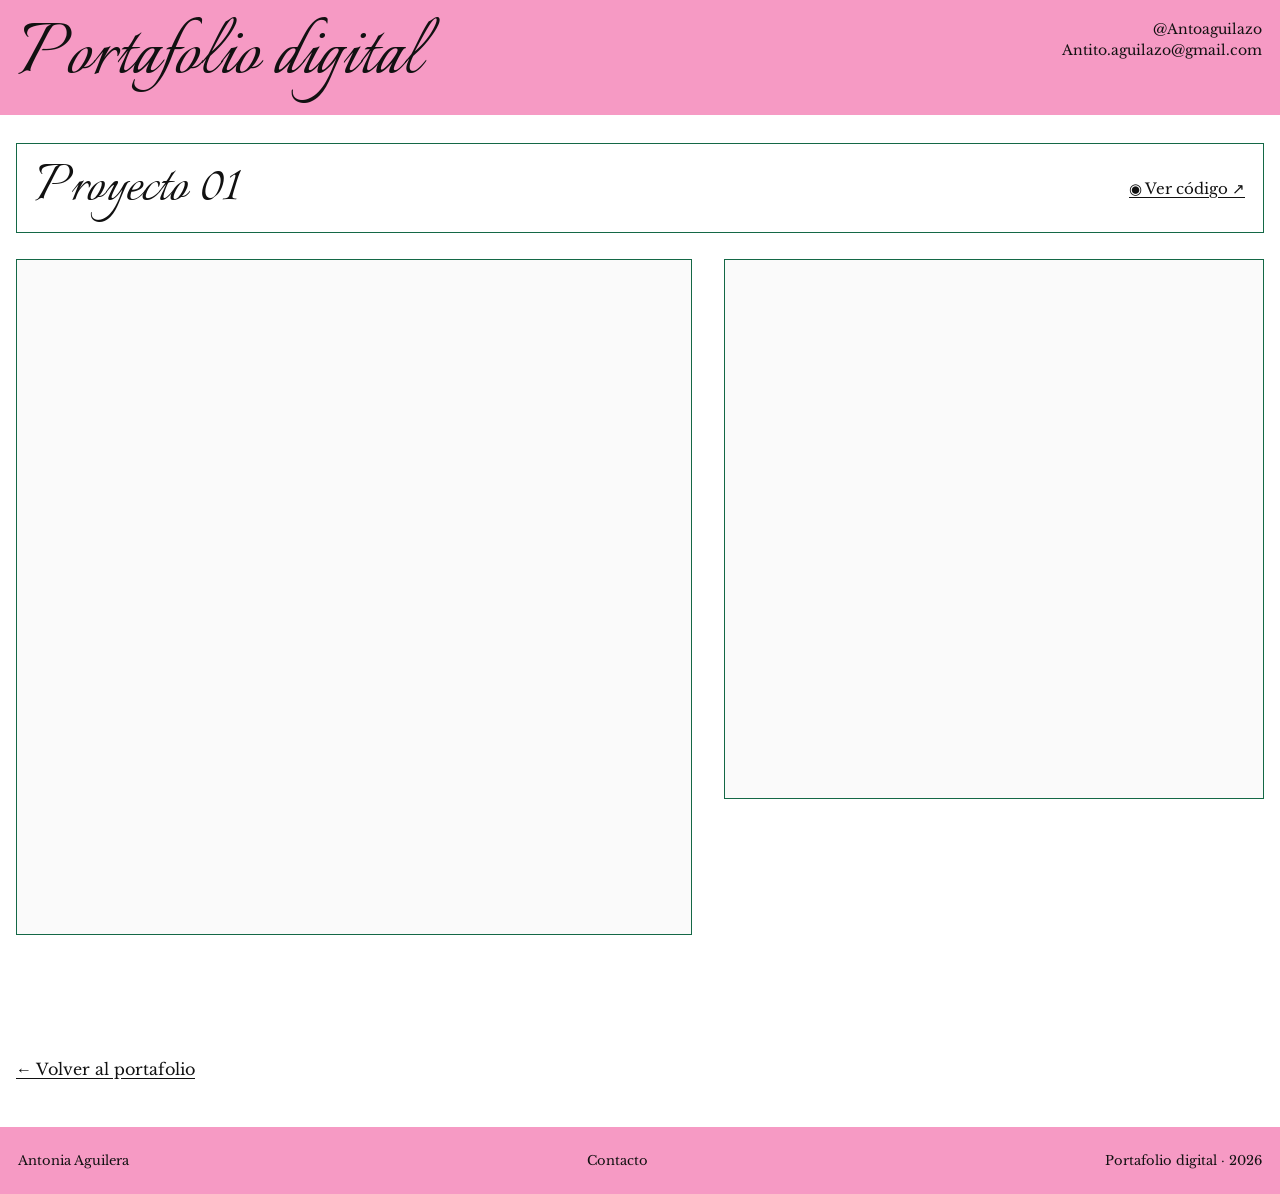
==== proyectos/proyecto-01/index.html @ 93a4ab63 "ghj" ====
<!DOCTYPE html>
<html lang="es">
<head>
  <meta charset="UTF-8">
  <meta name="viewport" content="width=device-width, initial-scale=1.0">
  <title>Proyecto 01 | Antonia</title>
  <link rel="stylesheet" href="../../style.css">
</head>
<body>
  <header class="header">
    <h1>Portafolio digital</h1>
    <div class="contacto">
      <a href="https://www.instagram.com/Antoaguilazo/" target="_blank" rel="noopener noreferrer">@Antoaguilazo</a>
      <a href="mailto:Antito.aguilazo@gmail.com">Antito.aguilazo@gmail.com</a>
    </div>
  </header>
  <main class="pagina-proyecto">
    <div class="proyecto-encabezado">
      <h2>Proyecto 01</h2>
      <a class="proyecto-codigo" href="https://editor.p5js.org/antoaguilazo/sketches/fxfpxLlvn" target="_blank" rel="noopener noreferrer" aria-label="Ver código del proyecto 01 en p5.js">◉ Ver código ↗</a>
    </div>
    <div class="proyecto-columnas">
      <section class="proyecto-panel" aria-label="Proyecto interactivo">
        <div class="proyecto-marco">
          <iframe src="https://editor.p5js.org/antoaguilazo/full/fxfpxLlvn" title="Proyecto 01 interactivo en p5.js" loading="lazy" allow="autoplay; fullscreen" allowfullscreen></iframe>
        </div>
        <div class="proyecto-descripcion"><p><!-- Agrega aquí la descripción del proyecto interactivo 01. --></p></div>
      </section>
      <section class="proyecto-panel" aria-label="Imagen de referencia">
        <div class="proyecto-marco" role="img" aria-label="Espacio reservado para imagen de referencia del proyecto 01">
          <!-- Cuando tengas la imagen, reemplaza este comentario por:
          <img class="proyecto-referencia" src="../../imagenes/referencia-01.jpg" alt="Referencia del proyecto 01">
          -->
        </div>
        <div class="proyecto-descripcion"><p><!-- Agrega aquí el texto de la imagen de referencia. --></p></div>
      </section>
    </div>
    <a class="proyecto-volver" href="../../index.html">← Volver al portafolio</a>
  </main>
  <footer class="footer">
    <span>Antonia Aguilera</span>
    <a href="mailto:Antito.aguilazo@gmail.com">Contacto</a>
    <span>Portafolio digital · 2026</span>
  </footer>
</body>
</html>
---- style.css ----
@import url('https://fonts.googleapis.com/css2?family=Italianno&family=Libre+Baskerville:wght@400;700&display=swap');

/* General */
* { box-sizing: border-box; }
html { scroll-behavior: smooth; }
body { margin: 0; background: #fff; color: #111; font-family: 'Libre Baskerville', Georgia, serif; }
a { color: inherit; text-decoration: none; }
img { display: block; width: 100%; }

/* Encabezado */
.header { background: #f69ac4; min-height: 115px; padding: 12px 18px; display: flex; justify-content: space-between; align-items: flex-start; gap: 20px; }
.header h1 { font-family: 'Italianno', cursive; font-size: clamp(55px, 7vw, 95px); font-weight: 400; line-height: 1; margin: 0; }
.contacto { display: flex; flex-direction: column; align-items: flex-end; text-align: right; gap: 3px; padding-top: 8px; }
.contacto a { font-size: 14px; overflow-wrap: anywhere; }
.contacto a:hover, .footer a:hover { text-decoration: underline; }

/* Primera franja */
.presentacion { display: grid; grid-template-columns: minmax(0, 1fr) minmax(0, 1.45fr); align-items: start; gap: 34px; padding: 24px 16px 0; }
.presentacion-texto p { margin: 0; font-size: 15px; line-height: 1.45; max-width: 370px; }
.presentacion-imagenes { display: flex; width: 100%; max-width: 530px; aspect-ratio: 2 / 1; justify-self: start; overflow: hidden; }
.imagen-grande { flex: 1 1 50%; min-width: 0; overflow: hidden; }
.imagen-grande img, .imagen-mediana img, .imagenes-pequenas img { height: 100%; object-fit: cover; }
.imagenes-derecha { display: flex; flex: 1 1 50%; min-width: 0; flex-direction: column; }
.imagen-mediana { display: block; flex: 1 1 50%; min-height: 0; overflow: hidden; }
.imagenes-pequenas { display: flex; flex: 1 1 50%; min-height: 0; }
.imagenes-pequenas a { flex: 1 1 0; min-width: 0; overflow: hidden; }

/* Título bajo la primera franja */
.titulo-proyectos { margin: 25px 0 15px; padding-left: 16px; }
.titulo-proyectos h2 { margin: 0; font-family: 'Italianno', cursive; font-size: 55px; font-weight: 400; line-height: 1; }

/* Galería deslizable de seis proyectos */
.galeria-seccion { padding: 0 0 30px 16px; }
.galeria { display: flex; gap: 24px; overflow-x: auto; scroll-behavior: smooth; padding: 0 16px 15px 0; scrollbar-width: thin; }
.tarjeta { display: block; flex: 0 0 183px; min-width: 0; }
.tarjeta img { aspect-ratio: 1 / 1; object-fit: cover; transition: transform .3s ease; }
.tarjeta:hover img { transform: scale(1.03); }
.tarjeta span { display: block; margin-top: 10px; font-size: 13px; }

/* Frase y collage inferior */
.frase-seccion { display: flex; align-items: center; justify-content: space-between; gap: 30px; padding: 70px 30px; }
.frase-imagen { flex: 1; min-width: 0; }
.frase-imagen img { height: 240px; object-fit: cover; }
.frase-contenido { flex: 2; min-width: 0; text-align: center; }
.frase-contenido p { margin: 0; font-family: 'Italianno', cursive; font-size: 42px; line-height: 1.2; }

/* Pie de página */
.footer { display: flex; justify-content: space-between; align-items: center; gap: 20px; padding: 25px 18px; background: #f69ac4; font-size: 13px; }

/* Tablet */
@media (max-width: 900px) {
  .presentacion { gap: 25px; }
  .tarjeta { flex-basis: 170px; }
  .frase-contenido p { font-size: 34px; }
}

/* Celular */
@media (max-width: 600px) {
  .header { flex-direction: column; gap: 10px; padding: 15px; }
  .header h1 { font-size: clamp(50px, 14vw, 65px); }
  .contacto { align-items: flex-start; text-align: left; padding-top: 0; }
  .presentacion { grid-template-columns: 1fr; gap: 25px; padding: 25px 16px 0; }
  .presentacion-imagenes { max-width: none; }
  .titulo-proyectos { margin: 35px 0 20px; }
  .titulo-proyectos h2 { font-size: 50px; }
  .galeria { gap: 15px; }
  .tarjeta { flex-basis: 160px; }
  .frase-seccion { flex-direction: column; padding: 45px 20px; }
  .frase-imagen { width: 100%; }
  .frase-contenido { padding: 20px 0; }
  .footer { flex-direction: column; text-align: center; }
}

/* Páginas individuales de proyectos — agregado sin modificar estilos originales */
.pagina-proyecto { padding: 28px 16px 48px; min-height: 70vh; }
.proyecto-encabezado { display:flex; align-items:center; justify-content:space-between; gap:20px; border:1px solid #146846; padding:12px 18px; margin-bottom:26px; }
.proyecto-encabezado h2 { margin:0; font-family:'Italianno',cursive; font-size:clamp(42px,5vw,68px); font-weight:400; line-height:1; }
.proyecto-codigo { display:inline-flex; align-items:center; gap:10px; font-size:15px; text-decoration:underline; text-underline-offset:3px; }
.proyecto-columnas { display:grid; grid-template-columns:1.25fr 1fr; gap:32px; align-items:start; }
.proyecto-panel { min-width:0; }
.proyecto-marco { width:100%; aspect-ratio:1/1; border:1px solid #146846; background:#fafafa; overflow:hidden; }
.proyecto-marco iframe { display:block; width:100%; height:100%; border:0; }
.proyecto-referencia { width:100%; height:100%; object-fit:contain; }
.proyecto-descripcion { padding:14px 2px 0; font-size:15px; line-height:1.6; min-height:100px; }
.proyecto-descripcion p { margin:0; }
.proyecto-volver { display:inline-block; margin-top:24px; text-decoration:underline; text-underline-offset:3px; }
@media (max-width:700px) {
  .proyecto-encabezado { flex-wrap:wrap; }
  .proyecto-columnas { grid-template-columns:1fr; gap:30px; }
  .proyecto-marco { aspect-ratio:1/1; }
}
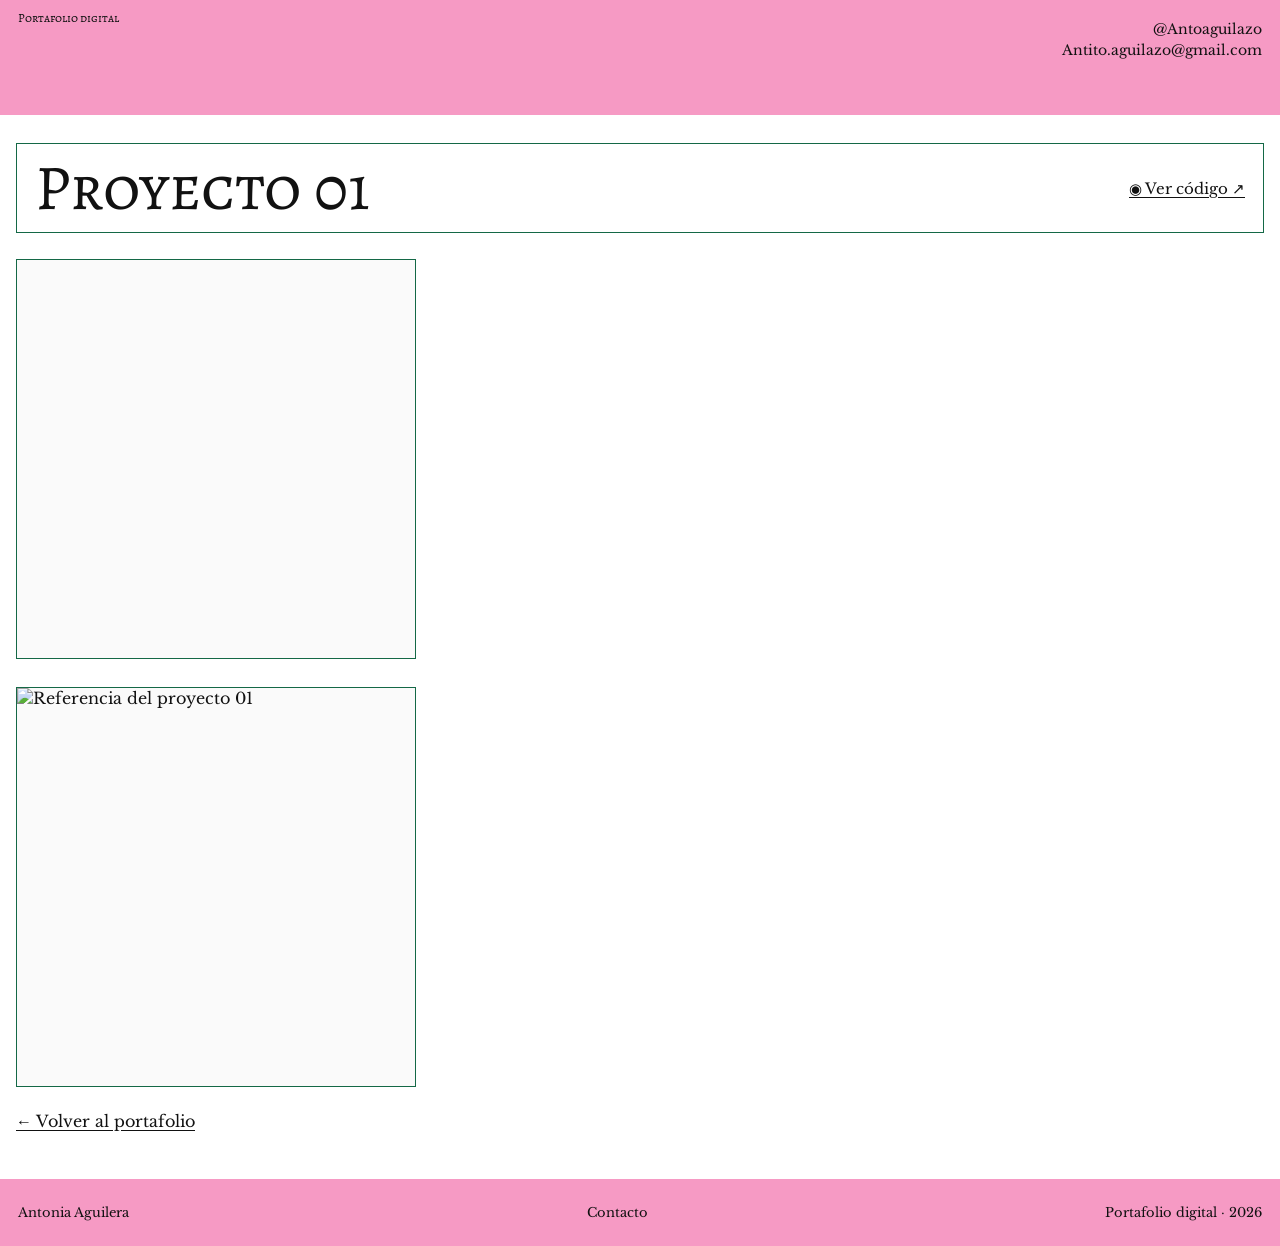
==== commit 0297b46c: "?" ====
--- a/proyectos/proyecto-01/index.html
+++ b/proyectos/proyecto-01/index.html
@@ -28,9 +28,7 @@
       </section>
       <section class="proyecto-panel" aria-label="Imagen de referencia">
         <div class="proyecto-marco" role="img" aria-label="Espacio reservado para imagen de referencia del proyecto 01">
-          <!-- Cuando tengas la imagen, reemplaza este comentario por:
           <img class="proyecto-referencia" src="../../imagenes/referencia-01.jpg" alt="Referencia del proyecto 01">
-          -->
         </div>
         <div class="proyecto-descripcion"><p><!-- Agrega aquí el texto de la imagen de referencia. --></p></div>
       </section>
--- a/style.css
+++ b/style.css
@@ -1,4 +1,4 @@
-@import url('https://fonts.googleapis.com/css2?family=Italianno&family=Libre+Baskerville:wght@400;700&display=swap');
+@import url('https://fonts.googleapis.com/css2?family=Alegreya+SC:wght@400;500;700&family=Libre+Baskerville:wght@400;700&display=swap');
 
 /* General */
 * { box-sizing: border-box; }
@@ -9,7 +9,7 @@
 
 /* Encabezado */
 .header { background: #f69ac4; min-height: 115px; padding: 12px 18px; display: flex; justify-content: space-between; align-items: flex-start; gap: 20px; }
-.header h1 { font-family: 'Italianno', cursive; font-size: clamp(55px, 7vw, 95px); font-weight: 400; line-height: 1; margin: 0; }
+.header h1 { font-family: 'Alegreya SC', serif; font-size: 12px; font-weight: 400; line-height: 1; margin: 0; }
 .contacto { display: flex; flex-direction: column; align-items: flex-end; text-align: right; gap: 3px; padding-top: 8px; }
 .contacto a { font-size: 14px; overflow-wrap: anywhere; }
 .contacto a:hover, .footer a:hover { text-decoration: underline; }
@@ -27,7 +27,7 @@
 
 /* Título bajo la primera franja */
 .titulo-proyectos { margin: 25px 0 15px; padding-left: 16px; }
-.titulo-proyectos h2 { margin: 0; font-family: 'Italianno', cursive; font-size: 55px; font-weight: 400; line-height: 1; }
+.titulo-proyectos h2 { margin: 0; font-family: 'Alegreya SC', serif; font-size: 55px; font-weight: 400; line-height: 1; }
 
 /* Galería deslizable de seis proyectos */
 .galeria-seccion { padding: 0 0 30px 16px; }
@@ -42,7 +42,7 @@
 .frase-imagen { flex: 1; min-width: 0; }
 .frase-imagen img { height: 240px; object-fit: cover; }
 .frase-contenido { flex: 2; min-width: 0; text-align: center; }
-.frase-contenido p { margin: 0; font-family: 'Italianno', cursive; font-size: 42px; line-height: 1.2; }
+.frase-contenido p { margin: 0; font-family: 'Alegreya SC', serif; font-size: 42px; line-height: 1.2; }
 
 /* Pie de página */
 .footer { display: flex; justify-content: space-between; align-items: center; gap: 20px; padding: 25px 18px; background: #f69ac4; font-size: 13px; }
@@ -57,7 +57,7 @@
 /* Celular */
 @media (max-width: 600px) {
   .header { flex-direction: column; gap: 10px; padding: 15px; }
-  .header h1 { font-size: clamp(50px, 14vw, 65px); }
+  .header h1 { font-size: 12px; }
   .contacto { align-items: flex-start; text-align: left; padding-top: 0; }
   .presentacion { grid-template-columns: 1fr; gap: 25px; padding: 25px 16px 0; }
   .presentacion-imagenes { max-width: none; }
@@ -74,7 +74,7 @@
 /* Páginas individuales de proyectos — agregado sin modificar estilos originales */
 .pagina-proyecto { padding: 28px 16px 48px; min-height: 70vh; }
 .proyecto-encabezado { display:flex; align-items:center; justify-content:space-between; gap:20px; border:1px solid #146846; padding:12px 18px; margin-bottom:26px; }
-.proyecto-encabezado h2 { margin:0; font-family:'Italianno',cursive; font-size:clamp(42px,5vw,68px); font-weight:400; line-height:1; }
+.proyecto-encabezado h2 { margin:0; font-family:'Alegreya SC',serif; font-size:clamp(42px,5vw,68px); font-weight:400; line-height:1; }
 .proyecto-codigo { display:inline-flex; align-items:center; gap:10px; font-size:15px; text-decoration:underline; text-underline-offset:3px; }
 .proyecto-columnas { display:grid; grid-template-columns:1.25fr 1fr; gap:32px; align-items:start; }
 .proyecto-panel { min-width:0; }
@@ -89,3 +89,14 @@
   .proyecto-columnas { grid-template-columns:1fr; gap:30px; }
   .proyecto-marco { aspect-ratio:1/1; }
 }
+
+/* Nueva disposición de páginas de proyectos: p5 y texto, referencia y texto */
+.proyecto-columnas { display: flex; flex-direction: column; gap: 28px; align-items: stretch; }
+.proyecto-panel { display: grid; grid-template-columns: minmax(0, 400px) minmax(0, 1fr); gap: 28px; align-items: start; }
+.proyecto-marco { width: 100%; max-width: 400px; aspect-ratio: 1 / 1; }
+.proyecto-marco iframe { width: 100%; height: 100%; }
+.proyecto-descripcion { padding: 4px 0; min-height: 120px; }
+@media (max-width: 700px) {
+  .proyecto-panel { grid-template-columns: 1fr; gap: 14px; }
+  .proyecto-marco { width: min(100%, 400px); }
+}
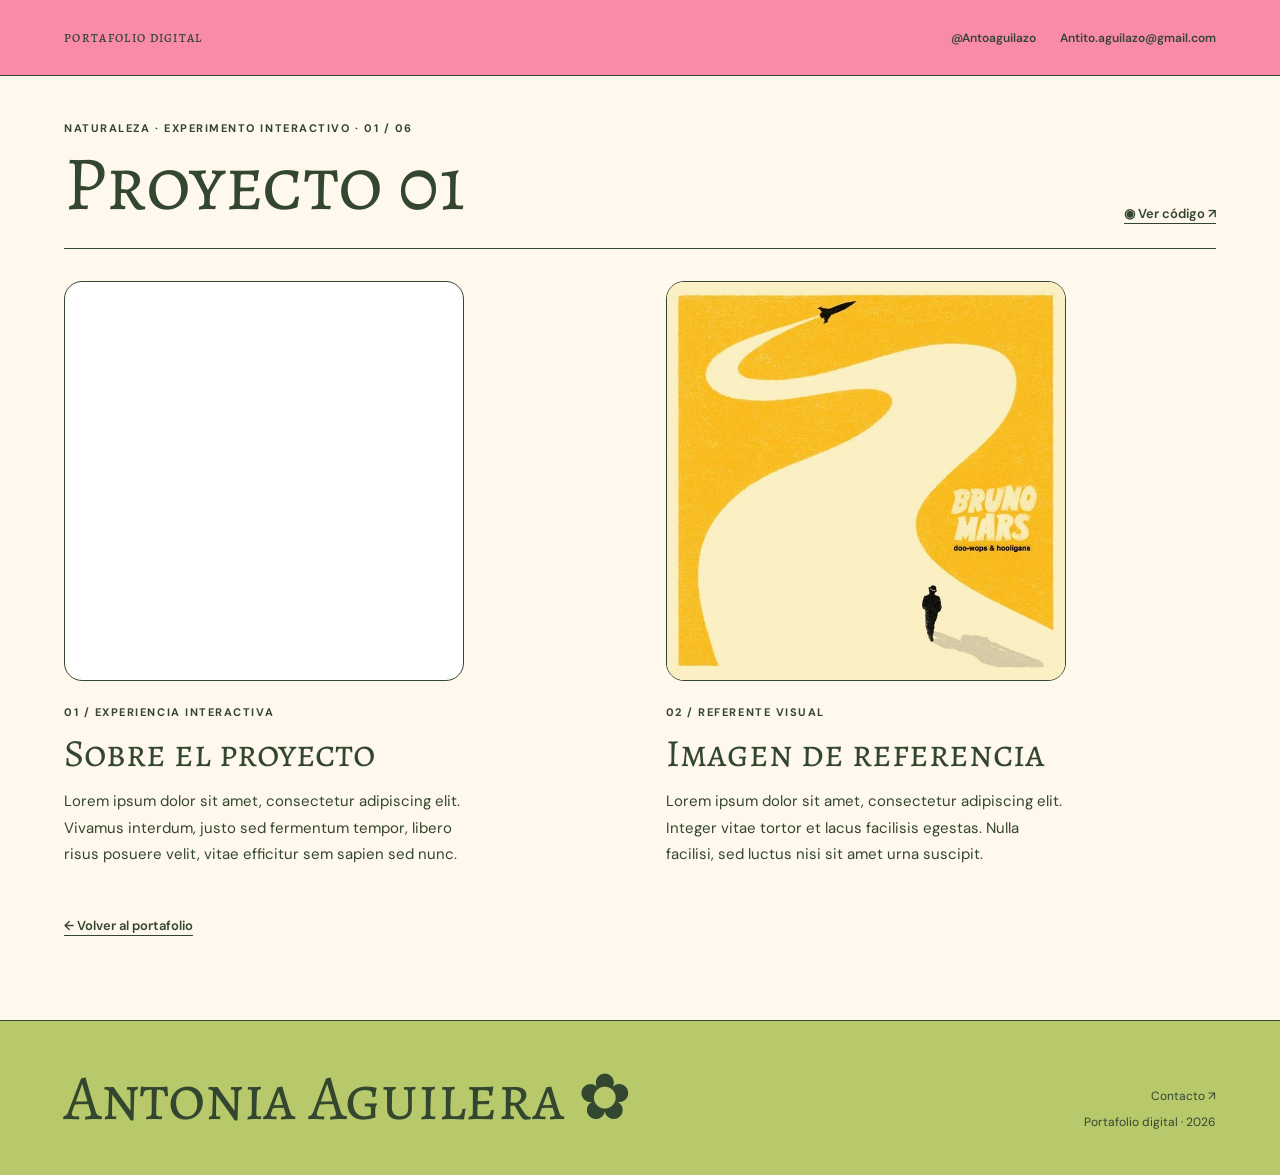
==== commit b0a18619: "hj" ====
--- a/proyectos/proyecto-01/index.html
+++ b/proyectos/proyecto-01/index.html
@@ -16,29 +16,36 @@
   </header>
   <main class="pagina-proyecto">
     <div class="proyecto-encabezado">
-      <h2>Proyecto 01</h2>
+      <div><span class="eyebrow">Naturaleza · Experimento interactivo · 01 / 06</span><h2>Proyecto 01</h2></div>
       <a class="proyecto-codigo" href="https://editor.p5js.org/antoaguilazo/sketches/fxfpxLlvn" target="_blank" rel="noopener noreferrer" aria-label="Ver código del proyecto 01 en p5.js">◉ Ver código ↗</a>
     </div>
     <div class="proyecto-columnas">
       <section class="proyecto-panel" aria-label="Proyecto interactivo">
-        <div class="proyecto-marco">
-          <iframe src="https://editor.p5js.org/antoaguilazo/full/fxfpxLlvn" title="Proyecto 01 interactivo en p5.js" loading="lazy" allow="autoplay; fullscreen" allowfullscreen></iframe>
+        <div class="proyecto-marco proyecto-marco--sketch">
+          <iframe src="https://editor.p5js.org/antoaguilazo/embed/fxfpxLlvn" title="Proyecto 01 interactivo en p5.js" loading="lazy" allow="autoplay; fullscreen" allowfullscreen></iframe>
         </div>
-        <div class="proyecto-descripcion"><p><!-- Agrega aquí la descripción del proyecto interactivo 01. --></p></div>
+        <div class="proyecto-descripcion">
+          <span class="eyebrow">01 / Experiencia interactiva</span>
+          <h3>Sobre el proyecto</h3>
+          <p>Lorem ipsum dolor sit amet, consectetur adipiscing elit. Vivamus interdum, justo sed fermentum tempor, libero risus posuere velit, vitae efficitur sem sapien sed nunc.</p>
+        </div>
       </section>
       <section class="proyecto-panel" aria-label="Imagen de referencia">
-        <div class="proyecto-marco" role="img" aria-label="Espacio reservado para imagen de referencia del proyecto 01">
+        <div class="proyecto-marco proyecto-marco--referencia">
           <img class="proyecto-referencia" src="../../imagenes/referencia-01.jpg" alt="Referencia del proyecto 01">
         </div>
-        <div class="proyecto-descripcion"><p><!-- Agrega aquí el texto de la imagen de referencia. --></p></div>
+        <div class="proyecto-descripcion">
+          <span class="eyebrow">02 / Referente visual</span>
+          <h3>Imagen de referencia</h3>
+          <p>Lorem ipsum dolor sit amet, consectetur adipiscing elit. Integer vitae tortor et lacus facilisis egestas. Nulla facilisi, sed luctus nisi sit amet urna suscipit.</p>
+        </div>
       </section>
     </div>
     <a class="proyecto-volver" href="../../index.html">← Volver al portafolio</a>
   </main>
   <footer class="footer">
-    <span>Antonia Aguilera</span>
-    <a href="mailto:Antito.aguilazo@gmail.com">Contacto</a>
-    <span>Portafolio digital · 2026</span>
+    <span class="footer-nombre">Antonia Aguilera ✿</span>
+    <div class="footer-enlaces"><a href="mailto:Antito.aguilazo@gmail.com">Contacto ↗</a><span>Portafolio digital · 2026</span></div>
   </footer>
 </body>
 </html>
--- a/style.css
+++ b/style.css
@@ -1,102 +1,304 @@
-@import url('https://fonts.googleapis.com/css2?family=Alegreya+SC:wght@400;500;700&family=Libre+Baskerville:wght@400;700&display=swap');
-
-/* General */
+@import url('https://fonts.googleapis.com/css2?family=Alegreya+SC:wght@400;500;700&family=DM+Sans:wght@400;500;600;700&display=swap');
+
+:root {
+  --sky: #7FB9E6;
+  --lavender: #D6BEEA;
+  --butter: #F4D77A;
+  --matcha: #B7C96A;
+  --pink: #F98BA9;
+  --tangerine: #FF8F45;
+  --cream: #FFF8EC;
+  --ink: #33462F;
+  --line: #71845E;
+}
 * { box-sizing: border-box; }
 html { scroll-behavior: smooth; }
-body { margin: 0; background: #fff; color: #111; font-family: 'Libre Baskerville', Georgia, serif; }
+body { margin: 0; background: var(--cream); color: var(--ink); font-family: 'DM Sans', sans-serif; }
 a { color: inherit; text-decoration: none; }
 img { display: block; width: 100%; }
-
-/* Encabezado */
-.header { background: #f69ac4; min-height: 115px; padding: 12px 18px; display: flex; justify-content: space-between; align-items: flex-start; gap: 20px; }
-.header h1 { font-family: 'Alegreya SC', serif; font-size: 12px; font-weight: 400; line-height: 1; margin: 0; }
-.contacto { display: flex; flex-direction: column; align-items: flex-end; text-align: right; gap: 3px; padding-top: 8px; }
-.contacto a { font-size: 14px; overflow-wrap: anywhere; }
-.contacto a:hover, .footer a:hover { text-decoration: underline; }
-
-/* Primera franja */
-.presentacion { display: grid; grid-template-columns: minmax(0, 1fr) minmax(0, 1.45fr); align-items: start; gap: 34px; padding: 24px 16px 0; }
-.presentacion-texto p { margin: 0; font-size: 15px; line-height: 1.45; max-width: 370px; }
-.presentacion-imagenes { display: flex; width: 100%; max-width: 530px; aspect-ratio: 2 / 1; justify-self: start; overflow: hidden; }
+a:focus-visible { outline: 3px solid var(--tangerine); outline-offset: 4px; }
+::selection { background: var(--butter); color: var(--ink); }
+
+.header {
+  min-height: 76px; padding: 20px clamp(20px, 5vw, 72px);
+  display: flex; justify-content: space-between; align-items: center; gap: 20px;
+  background: var(--pink); border-bottom: 1px solid var(--ink);
+}
+.header h1 { font-family: 'Alegreya SC', serif; font-size: 12px; font-weight: 500; letter-spacing: .11em; margin: 0; text-transform: uppercase; }
+.contacto { display: flex; gap: 24px; align-items: center; flex-wrap: wrap; }
+.contacto a { font-size: 12px; font-weight: 600; overflow-wrap: anywhere; }
+.contacto a:hover, .footer a:hover { text-decoration: underline; text-underline-offset: 4px; }
+
+main { max-width: 1500px; margin-inline: auto; }
+.eyebrow { font-size: 11px; font-weight: 700; letter-spacing: .14em; text-transform: uppercase; }
+.presentacion {
+  padding: clamp(40px, 6vw, 95px) clamp(20px, 5vw, 72px) 35px;
+  display: grid; grid-template-columns: minmax(250px, .8fr) minmax(0, 1.2fr);
+  gap: clamp(28px, 5vw, 78px); align-items: center;
+}
+.presentacion-texto { max-width: 480px; }
+.presentacion-texto h2 {
+  font-family: 'Alegreya SC', serif; font-size: clamp(52px, 7.5vw, 110px);
+  line-height: .92; font-weight: 400; margin: 16px 0 26px;
+}
+.presentacion-texto h2 em { font-style: normal; color: #B95172; }
+.presentacion-texto p { max-width: 420px; margin: 0; font-size: 15px; line-height: 1.8; }
+.presentacion-imagenes {
+  display: flex; width: 100%; aspect-ratio: 1.4 / 1; min-height: 270px;
+  border: 1px solid var(--ink); border-radius: 22px; overflow: hidden;
+  box-shadow: 12px 12px 0 var(--lavender); background: var(--butter);
+}
 .imagen-grande { flex: 1 1 50%; min-width: 0; overflow: hidden; }
-.imagen-grande img, .imagen-mediana img, .imagenes-pequenas img { height: 100%; object-fit: cover; }
 .imagenes-derecha { display: flex; flex: 1 1 50%; min-width: 0; flex-direction: column; }
-.imagen-mediana { display: block; flex: 1 1 50%; min-height: 0; overflow: hidden; }
+.imagen-mediana { flex: 1 1 50%; min-height: 0; overflow: hidden; }
 .imagenes-pequenas { display: flex; flex: 1 1 50%; min-height: 0; }
 .imagenes-pequenas a { flex: 1 1 0; min-width: 0; overflow: hidden; }
-
-/* Título bajo la primera franja */
-.titulo-proyectos { margin: 25px 0 15px; padding-left: 16px; }
-.titulo-proyectos h2 { margin: 0; font-family: 'Alegreya SC', serif; font-size: 55px; font-weight: 400; line-height: 1; }
-
-/* Galería deslizable de seis proyectos */
-.galeria-seccion { padding: 0 0 30px 16px; }
-.galeria { display: flex; gap: 24px; overflow-x: auto; scroll-behavior: smooth; padding: 0 16px 15px 0; scrollbar-width: thin; }
-.tarjeta { display: block; flex: 0 0 183px; min-width: 0; }
-.tarjeta img { aspect-ratio: 1 / 1; object-fit: cover; transition: transform .3s ease; }
-.tarjeta:hover img { transform: scale(1.03); }
-.tarjeta span { display: block; margin-top: 10px; font-size: 13px; }
-
-/* Frase y collage inferior */
-.frase-seccion { display: flex; align-items: center; justify-content: space-between; gap: 30px; padding: 70px 30px; }
-.frase-imagen { flex: 1; min-width: 0; }
-.frase-imagen img { height: 240px; object-fit: cover; }
-.frase-contenido { flex: 2; min-width: 0; text-align: center; }
-.frase-contenido p { margin: 0; font-family: 'Alegreya SC', serif; font-size: 42px; line-height: 1.2; }
-
-/* Pie de página */
-.footer { display: flex; justify-content: space-between; align-items: center; gap: 20px; padding: 25px 18px; background: #f69ac4; font-size: 13px; }
-
-/* Tablet */
-@media (max-width: 900px) {
-  .presentacion { gap: 25px; }
-  .tarjeta { flex-basis: 170px; }
-  .frase-contenido p { font-size: 34px; }
-}
-
-/* Celular */
-@media (max-width: 600px) {
-  .header { flex-direction: column; gap: 10px; padding: 15px; }
-  .header h1 { font-size: 12px; }
-  .contacto { align-items: flex-start; text-align: left; padding-top: 0; }
-  .presentacion { grid-template-columns: 1fr; gap: 25px; padding: 25px 16px 0; }
-  .presentacion-imagenes { max-width: none; }
-  .titulo-proyectos { margin: 35px 0 20px; }
-  .titulo-proyectos h2 { font-size: 50px; }
-  .galeria { gap: 15px; }
-  .tarjeta { flex-basis: 160px; }
-  .frase-seccion { flex-direction: column; padding: 45px 20px; }
-  .frase-imagen { width: 100%; }
-  .frase-contenido { padding: 20px 0; }
-  .footer { flex-direction: column; text-align: center; }
-}
-
-/* Páginas individuales de proyectos — agregado sin modificar estilos originales */
-.pagina-proyecto { padding: 28px 16px 48px; min-height: 70vh; }
-.proyecto-encabezado { display:flex; align-items:center; justify-content:space-between; gap:20px; border:1px solid #146846; padding:12px 18px; margin-bottom:26px; }
-.proyecto-encabezado h2 { margin:0; font-family:'Alegreya SC',serif; font-size:clamp(42px,5vw,68px); font-weight:400; line-height:1; }
-.proyecto-codigo { display:inline-flex; align-items:center; gap:10px; font-size:15px; text-decoration:underline; text-underline-offset:3px; }
-.proyecto-columnas { display:grid; grid-template-columns:1.25fr 1fr; gap:32px; align-items:start; }
-.proyecto-panel { min-width:0; }
-.proyecto-marco { width:100%; aspect-ratio:1/1; border:1px solid #146846; background:#fafafa; overflow:hidden; }
-.proyecto-marco iframe { display:block; width:100%; height:100%; border:0; }
-.proyecto-referencia { width:100%; height:100%; object-fit:contain; }
-.proyecto-descripcion { padding:14px 2px 0; font-size:15px; line-height:1.6; min-height:100px; }
-.proyecto-descripcion p { margin:0; }
-.proyecto-volver { display:inline-block; margin-top:24px; text-decoration:underline; text-underline-offset:3px; }
-@media (max-width:700px) {
-  .proyecto-encabezado { flex-wrap:wrap; }
-  .proyecto-columnas { grid-template-columns:1fr; gap:30px; }
-  .proyecto-marco { aspect-ratio:1/1; }
-}
-
-/* Nueva disposición de páginas de proyectos: p5 y texto, referencia y texto */
-.proyecto-columnas { display: flex; flex-direction: column; gap: 28px; align-items: stretch; }
-.proyecto-panel { display: grid; grid-template-columns: minmax(0, 400px) minmax(0, 1fr); gap: 28px; align-items: start; }
-.proyecto-marco { width: 100%; max-width: 400px; aspect-ratio: 1 / 1; }
-.proyecto-marco iframe { width: 100%; height: 100%; }
-.proyecto-descripcion { padding: 4px 0; min-height: 120px; }
-@media (max-width: 700px) {
-  .proyecto-panel { grid-template-columns: 1fr; gap: 14px; }
-  .proyecto-marco { width: min(100%, 400px); }
-}
+.imagen-grande img, .imagen-mediana img, .imagenes-pequenas img { height: 100%; object-fit: cover; transition: transform .4s ease; }
+.presentacion-imagenes a:hover img { transform: scale(1.07); }
+.decoracion-flor { color: #B95172; font-size: 35px; margin-top: 22px; display: inline-block; }
+
+.titulo-proyectos {
+  padding: 55px clamp(20px, 5vw, 72px) 24px;
+  display: flex; justify-content: space-between; align-items: end; gap: 20px;
+}
+.titulo-proyectos h2 { font: 400 clamp(48px, 6vw, 86px)/1 'Alegreya SC', serif; margin: 8px 0 0; }
+.titulo-proyectos .indicacion { font-size: 12px; margin: 0 0 8px; }
+
+.galeria-seccion { padding: 0 0 90px clamp(20px, 5vw, 72px); }
+.galeria { display: flex; gap: 22px; overflow-x: auto; scroll-snap-type: x mandatory; padding: 8px clamp(20px, 5vw, 72px) 25px 0; scrollbar-color: var(--matcha) transparent; }
+.tarjeta { display: block; flex: 0 0 clamp(220px, 25vw, 330px); min-width: 0; scroll-snap-align: start; }
+.tarjeta-imagen { position: relative; overflow: hidden; border: 1px solid var(--ink); border-radius: 17px; background: var(--lavender); }
+.tarjeta:nth-child(3n+2) .tarjeta-imagen { background: var(--sky); }
+.tarjeta:nth-child(3n+3) .tarjeta-imagen { background: var(--butter); }
+.tarjeta img { aspect-ratio: 1 / 1; object-fit: cover; transition: transform .35s ease; }
+.tarjeta:hover img { transform: scale(1.055); }
+.tarjeta-numero { position: absolute; left: 13px; top: 13px; background: var(--cream); border-radius: 30px; padding: 7px 11px; font-size: 11px; font-weight: 700; }
+.tarjeta-detalle { display: flex; justify-content: space-between; align-items: center; gap: 12px; padding: 15px 2px; }
+.tarjeta-detalle strong { font-family: 'Alegreya SC', serif; font-size: 25px; font-weight: 400; }
+.tarjeta-detalle small { font-size: 12px; }
+.tarjeta-flecha { display: grid; place-items: center; width: 32px; height: 32px; background: var(--matcha); border-radius: 50%; border: 1px solid var(--ink); transition: transform .25s ease; }
+.tarjeta:hover .tarjeta-flecha { transform: translate(3px,-3px); }
+
+.frase-seccion {
+  background: var(--lavender); border-block: 1px solid var(--ink);
+  display: grid; grid-template-columns: 1fr 1.6fr 1fr; align-items: center;
+  gap: clamp(18px, 4vw, 50px); padding: 70px clamp(20px, 5vw, 72px);
+}
+.frase-imagen { min-width: 0; }
+.frase-imagen img { height: clamp(150px, 20vw, 260px); object-fit: cover; border-radius: 130px 130px 20px 20px; border: 1px solid var(--ink); }
+.frase-imagen:last-child img { border-radius: 20px 20px 130px 130px; }
+.frase-contenido { min-width: 0; text-align: center; }
+.frase-contenido p { margin: 0; font: 400 clamp(29px, 3.5vw, 52px)/1.12 'Alegreya SC', serif; }
+.frase-contenido .eyebrow { display: block; margin-bottom: 20px; }
+
+.footer {
+  padding: 45px clamp(20px, 5vw, 72px); background: var(--matcha);
+  display: flex; align-items: end; justify-content: space-between; gap: 20px;
+  font-size: 12px; border-top: 1px solid var(--ink);
+}
+.footer-nombre { font: 400 clamp(35px, 5vw, 66px)/1 'Alegreya SC', serif; }
+.footer-enlaces { display: flex; flex-direction: column; align-items: end; gap: 10px; }
+
+/* Páginas de proyectos: sketch de 400px a la izquierda, texto a la derecha */
+.pagina-proyecto { padding: 40px clamp(20px, 5vw, 72px) 85px; min-height: 75vh; }
+.proyecto-encabezado { display: flex; justify-content: space-between; align-items: end; gap: 20px; padding: 0 0 26px; margin-bottom: 32px; border-bottom: 1px solid var(--ink); }
+.proyecto-encabezado h2 { margin: 8px 0 0; font: 400 clamp(52px, 6vw, 84px)/1 'Alegreya SC', serif; }
+.proyecto-codigo, .proyecto-volver { font-size: 13px; font-weight: 600; text-decoration: underline; text-underline-offset: 5px; }
+.proyecto-columnas { display: flex; flex-direction: column; gap: 55px; }
+.proyecto-panel { display: grid; grid-template-columns: 400px minmax(0, 1fr); align-items: center; gap: clamp(24px, 5vw, 80px); }
+.proyecto-marco { width: 400px; height: 400px; max-width: 100%; overflow: hidden; border: 1px solid var(--ink); border-radius: 18px; background: white; }
+.proyecto-marco iframe { display: block; width: 100%; height: 100%; border: 0; }
+.proyecto-referencia { width: 100%; height: 100%; object-fit: cover; }
+.proyecto-panel:nth-child(2) .proyecto-marco { background: var(--butter); }
+.proyecto-descripcion { max-width: 520px; font-size: 15px; line-height: 1.8; }
+.proyecto-descripcion h3 { font: 400 clamp(30px, 3.5vw, 47px)/1.1 'Alegreya SC', serif; margin: 10px 0 18px; }
+.proyecto-descripcion p { margin: 0 0 18px; }
+.proyecto-volver { display: inline-block; margin-top: 50px; }
+
+@media (max-width: 850px) {
+  .presentacion { grid-template-columns: 1fr; }
+  .presentacion-imagenes { max-width: 680px; }
+  .proyecto-panel { grid-template-columns: minmax(0, 400px) minmax(0, 1fr); gap: 22px; }
+}
+@media (max-width: 650px) {
+  .header { align-items: flex-start; flex-direction: column; gap: 12px; }
+  .contacto { gap: 12px; }
+  .presentacion { padding-top: 40px; }
+  .presentacion-imagenes { min-height: 0; aspect-ratio: 1.35 / 1; }
+  .titulo-proyectos { padding-top: 45px; align-items: start; flex-direction: column; }
+  .galeria-seccion { padding-bottom: 55px; }
+  .tarjeta { flex-basis: min(75vw, 310px); }
+  .frase-seccion { grid-template-columns: 1fr 1fr; gap: 20px; padding-block: 40px; }
+  .frase-contenido { grid-column: 1 / -1; grid-row: 1; }
+  .frase-imagen img { height: 180px; }
+  .footer { flex-direction: column; align-items: start; }
+  .footer-enlaces { align-items: start; }
+  .proyecto-encabezado { align-items: start; flex-direction: column; }
+  .proyecto-panel { grid-template-columns: minmax(0, 1fr); }
+  .proyecto-marco { width: min(400px, 100%); height: auto; aspect-ratio: 1; }
+  .proyecto-columnas { gap: 42px; }
+}
+@media (prefers-reduced-motion: reduce) {
+  *, *::before, *::after { scroll-behavior: auto !important; transition-duration: .01ms !important; }
+}
+
+/* Capa transparente: no bloquea enlaces ni el scroll */
+#mariposa-flotante {
+  position: fixed;
+  inset: 0;
+  z-index: 100;
+  pointer-events: none;
+  overflow: hidden;
+}
+#mariposa-flotante canvas {
+  display: block;
+  pointer-events: none;
+}
+
+/* ACTUALIZACIÓN: proyecto e imagen de referencia en paralelo.
+   El contenedor del sketch mantiene el tamaño de canvas por defecto (400x400).
+   Para sketches de otras medidas, ajustar --canvas-ancho y --canvas-alto
+   en .proyecto-marco--sketch. */
+.pagina-proyecto { max-width: 1280px; margin-inline: auto; }
+.proyecto-encabezado { align-items: baseline; }
+.proyecto-encabezado > div { min-width: 0; }
+.proyecto-encabezado h2 { overflow-wrap: anywhere; }
+.proyecto-columnas {
+  display: grid;
+  grid-template-columns: minmax(0, 1fr) minmax(0, 1fr);
+  align-items: start;
+  gap: clamp(24px, 4vw, 60px);
+}
+.proyecto-panel {
+  display: flex;
+  flex-direction: column;
+  align-items: flex-start;
+  gap: 20px;
+  min-width: 0;
+}
+.proyecto-marco {
+  width: 100%;
+  height: auto;
+  max-width: 100%;
+  border-radius: 18px;
+}
+.proyecto-marco--sketch {
+  --canvas-ancho: 400;
+  --canvas-alto: 400;
+  width: min(100%, calc(var(--canvas-ancho) * 1px));
+  aspect-ratio: var(--canvas-ancho) / var(--canvas-alto);
+  flex-shrink: 0;
+}
+.proyecto-marco--sketch iframe { width: 100%; height: 100%; display: block; }
+.proyecto-marco--referencia {
+  width: min(100%, 400px);
+  aspect-ratio: 1 / 1;
+  background: var(--butter);
+}
+.proyecto-referencia { width: 100%; height: 100%; object-fit: contain; }
+.proyecto-descripcion { width: 100%; max-width: 480px; }
+.proyecto-descripcion h3 { font-size: clamp(28px, 3vw, 40px); }
+.proyecto-descripcion p { max-width: 60ch; }
+@media (max-width: 750px) {
+  .proyecto-columnas { grid-template-columns: 1fr; gap: 45px; }
+  .proyecto-marco--sketch { max-width: 100%; }
+  .proyecto-marco--referencia { max-width: 100%; }
+}
+
+/* ==========================================================
+   AJUSTES FINALES: portada única, referencias simétricas y
+   jerarquía editorial consistente en las seis páginas.
+   ========================================================== */
+
+/* Imagen única de presentación: sin celdas de collage. */
+.presentacion-imagen-unica {
+  display: block;
+  width: 100%;
+  aspect-ratio: 1.4 / 1;
+  min-height: 0;
+  overflow: hidden;
+  background: var(--butter);
+}
+.presentacion-imagen-unica > img {
+  display: block;
+  width: 100%;
+  height: 100%;
+  object-fit: cover;
+}
+
+/* Fotografías de la frase con medidas, encuadre y forma idénticos. */
+.frase-seccion {
+  grid-template-columns: minmax(0, 1fr) minmax(0, 1.6fr) minmax(0, 1fr);
+  align-items: center;
+}
+.frase-imagen { width: 100%; min-width: 0; }
+.frase-imagen img,
+.frase-imagen:last-child img {
+  display: block;
+  width: 100%;
+  height: auto;
+  aspect-ratio: 4 / 5;
+  object-fit: cover;
+  border-radius: 150px 150px 22px 22px;
+}
+
+/* Jerarquía de textos: se respetan las fuentes y tamaños de títulos. */
+.proyecto-encabezado { align-items: end; }
+.proyecto-encabezado h2 { margin: 8px 0 0; }
+.proyecto-columnas {
+  display: grid;
+  grid-template-columns: repeat(2, minmax(0, 1fr));
+  align-items: start;
+  gap: clamp(24px, 4vw, 60px);
+}
+.proyecto-panel {
+  display: flex;
+  flex-direction: column;
+  align-items: flex-start;
+  gap: 22px;
+  min-width: 0;
+}
+.proyecto-marco--sketch,
+.proyecto-marco--referencia {
+  width: min(100%, 400px);
+  height: auto;
+  aspect-ratio: 1 / 1;
+  border-radius: 18px;
+  overflow: hidden;
+}
+.proyecto-marco--sketch iframe {
+  display: block;
+  width: 100%;
+  height: 100%;
+  border: 0;
+}
+.proyecto-referencia {
+  display: block;
+  width: 100%;
+  height: 100%;
+  object-fit: cover;
+}
+.proyecto-descripcion {
+  max-width: 400px;
+  width: 100%;
+  min-height: 0;
+  padding: 0;
+  font-size: 15px;
+  line-height: 1.75;
+}
+.proyecto-descripcion .eyebrow { display: block; margin-bottom: 10px; }
+.proyecto-descripcion h3 {
+  margin: 0 0 14px;
+  font-family: 'Alegreya SC', serif;
+  font-size: clamp(28px, 3vw, 40px);
+  font-weight: 400;
+  line-height: 1.1;
+}
+.proyecto-descripcion p { margin: 0; }
+@media (max-width: 750px) {
+  .proyecto-columnas { grid-template-columns: 1fr; gap: 42px; }
+  .proyecto-encabezado { align-items: flex-start; }
+  .frase-seccion { grid-template-columns: 1fr 1fr; }
+  .frase-contenido { grid-column: 1 / -1; grid-row: 1; }
+  .frase-imagen img, .frase-imagen:last-child img { height: auto; aspect-ratio: 4 / 5; }
+}
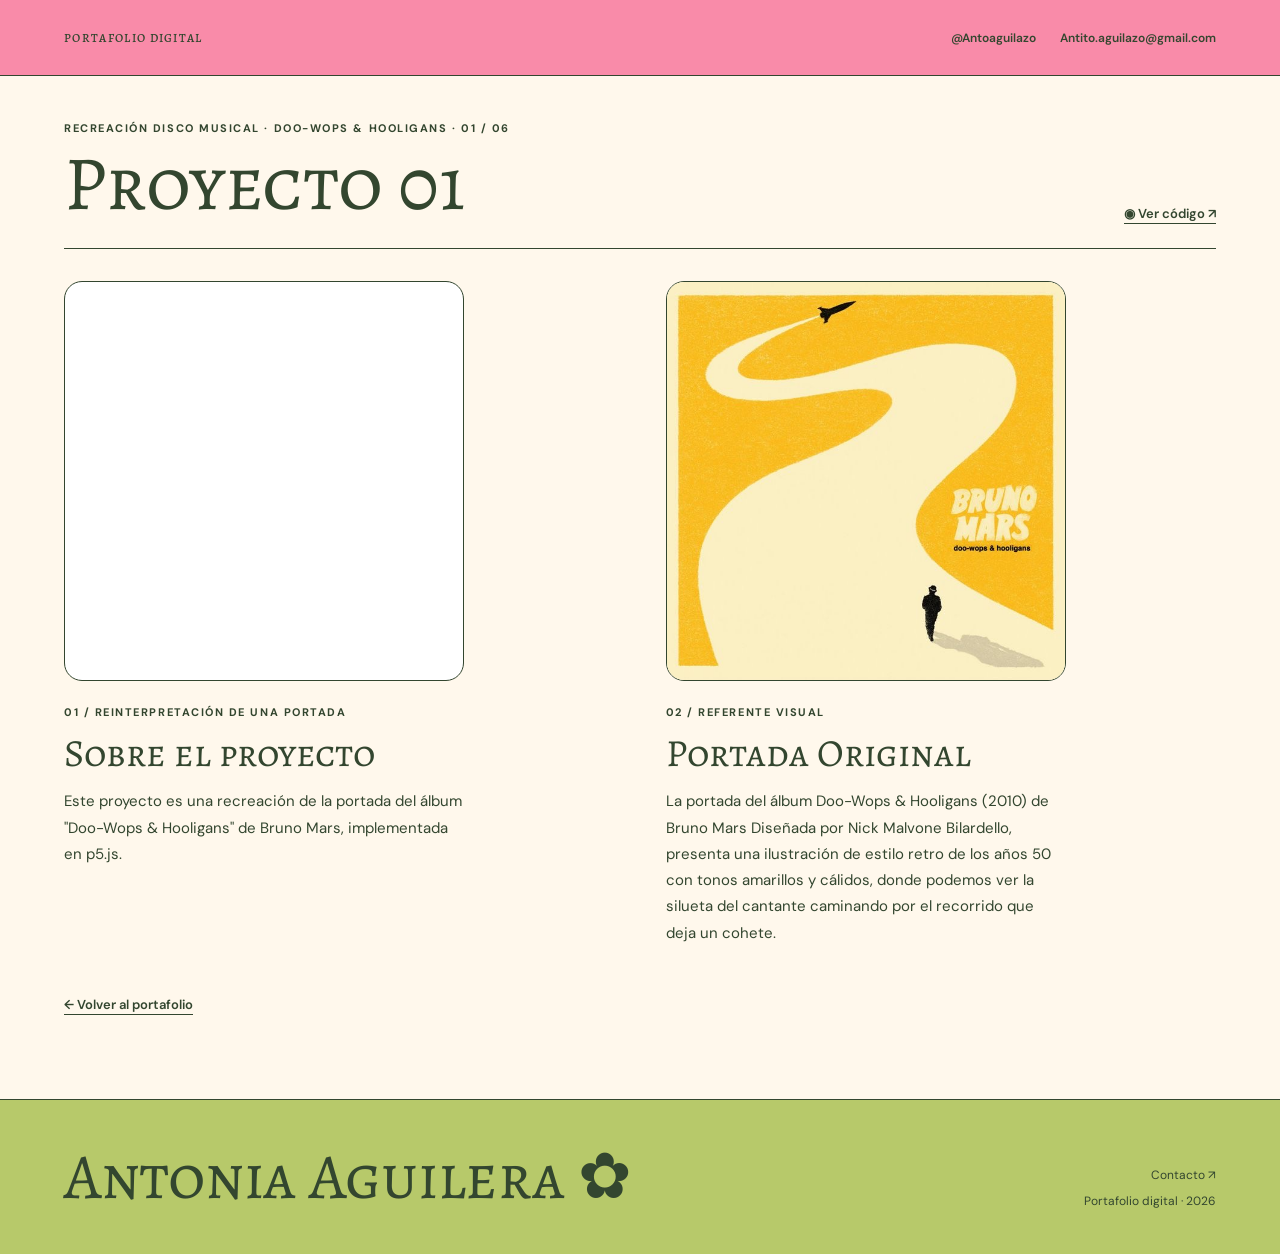
==== commit 9a66e1ae: "Update index.html" ====
--- a/proyectos/proyecto-01/index.html
+++ b/proyectos/proyecto-01/index.html
@@ -16,7 +16,7 @@
   </header>
   <main class="pagina-proyecto">
     <div class="proyecto-encabezado">
-      <div><span class="eyebrow">Naturaleza · Experimento interactivo · 01 / 06</span><h2>Proyecto 01</h2></div>
+      <div><span class="eyebrow">Recreación disco musical · Doo-Wops & Hooligans · 01 / 06</span><h2>Proyecto 01</h2></div>
       <a class="proyecto-codigo" href="https://editor.p5js.org/antoaguilazo/sketches/fxfpxLlvn" target="_blank" rel="noopener noreferrer" aria-label="Ver código del proyecto 01 en p5.js">◉ Ver código ↗</a>
     </div>
     <div class="proyecto-columnas">
@@ -25,9 +25,9 @@
           <iframe src="https://editor.p5js.org/antoaguilazo/embed/fxfpxLlvn" title="Proyecto 01 interactivo en p5.js" loading="lazy" allow="autoplay; fullscreen" allowfullscreen></iframe>
         </div>
         <div class="proyecto-descripcion">
-          <span class="eyebrow">01 / Experiencia interactiva</span>
+          <span class="eyebrow">01 / Reinterpretación de una portada</span>
           <h3>Sobre el proyecto</h3>
-          <p>Lorem ipsum dolor sit amet, consectetur adipiscing elit. Vivamus interdum, justo sed fermentum tempor, libero risus posuere velit, vitae efficitur sem sapien sed nunc.</p>
+          <p>Este proyecto es una recreación de la portada del álbum "Doo-Wops & Hooligans" de Bruno Mars, implementada en p5.js.</p>
         </div>
       </section>
       <section class="proyecto-panel" aria-label="Imagen de referencia">
@@ -36,8 +36,8 @@
         </div>
         <div class="proyecto-descripcion">
           <span class="eyebrow">02 / Referente visual</span>
-          <h3>Imagen de referencia</h3>
-          <p>Lorem ipsum dolor sit amet, consectetur adipiscing elit. Integer vitae tortor et lacus facilisis egestas. Nulla facilisi, sed luctus nisi sit amet urna suscipit.</p>
+          <h3>Portada Original</h3>
+          <p>La portada del álbum Doo-Wops & Hooligans (2010) de Bruno Mars Diseñada por Nick Malvone Bilardello, presenta una ilustración de estilo retro de los años 50 con tonos amarillos y cálidos, donde podemos ver la silueta del cantante caminando por el recorrido que deja un cohete. </p>
         </div>
       </section>
     </div>
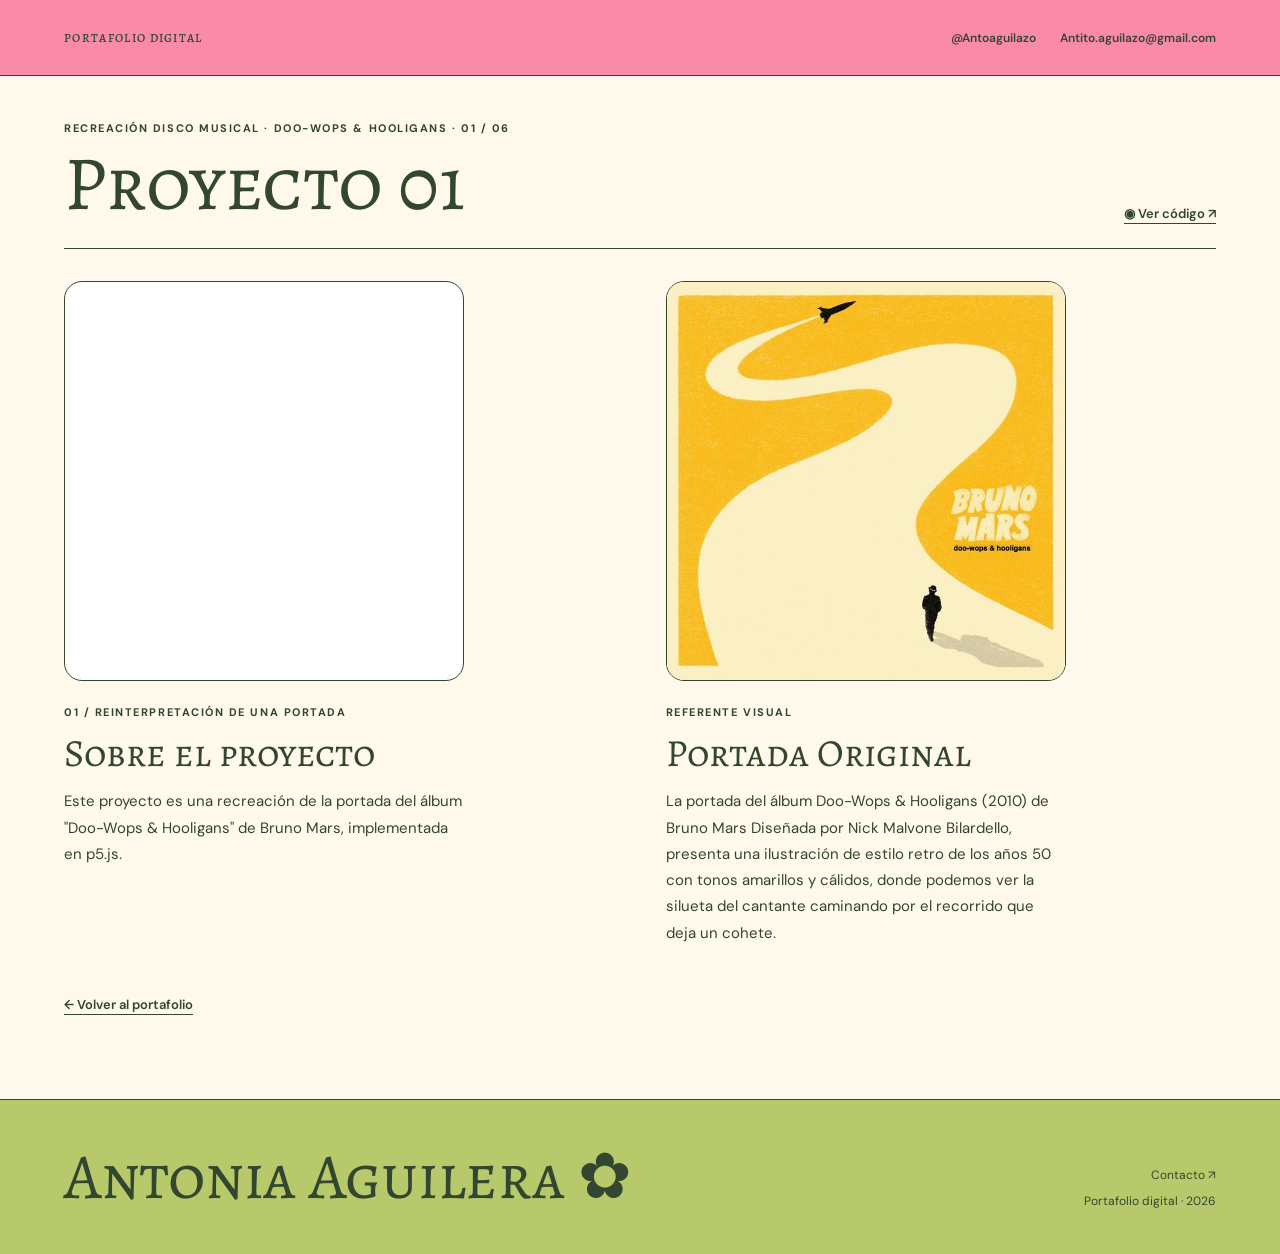
==== commit fb2aafce: "h" ====
--- a/proyectos/proyecto-01/index.html
+++ b/proyectos/proyecto-01/index.html
@@ -35,7 +35,7 @@
           <img class="proyecto-referencia" src="../../imagenes/referencia-01.jpg" alt="Referencia del proyecto 01">
         </div>
         <div class="proyecto-descripcion">
-          <span class="eyebrow">02 / Referente visual</span>
+          <span class="eyebrow">Referente visual</span>
           <h3>Portada Original</h3>
           <p>La portada del álbum Doo-Wops & Hooligans (2010) de Bruno Mars Diseñada por Nick Malvone Bilardello, presenta una ilustración de estilo retro de los años 50 con tonos amarillos y cálidos, donde podemos ver la silueta del cantante caminando por el recorrido que deja un cohete. </p>
         </div>
